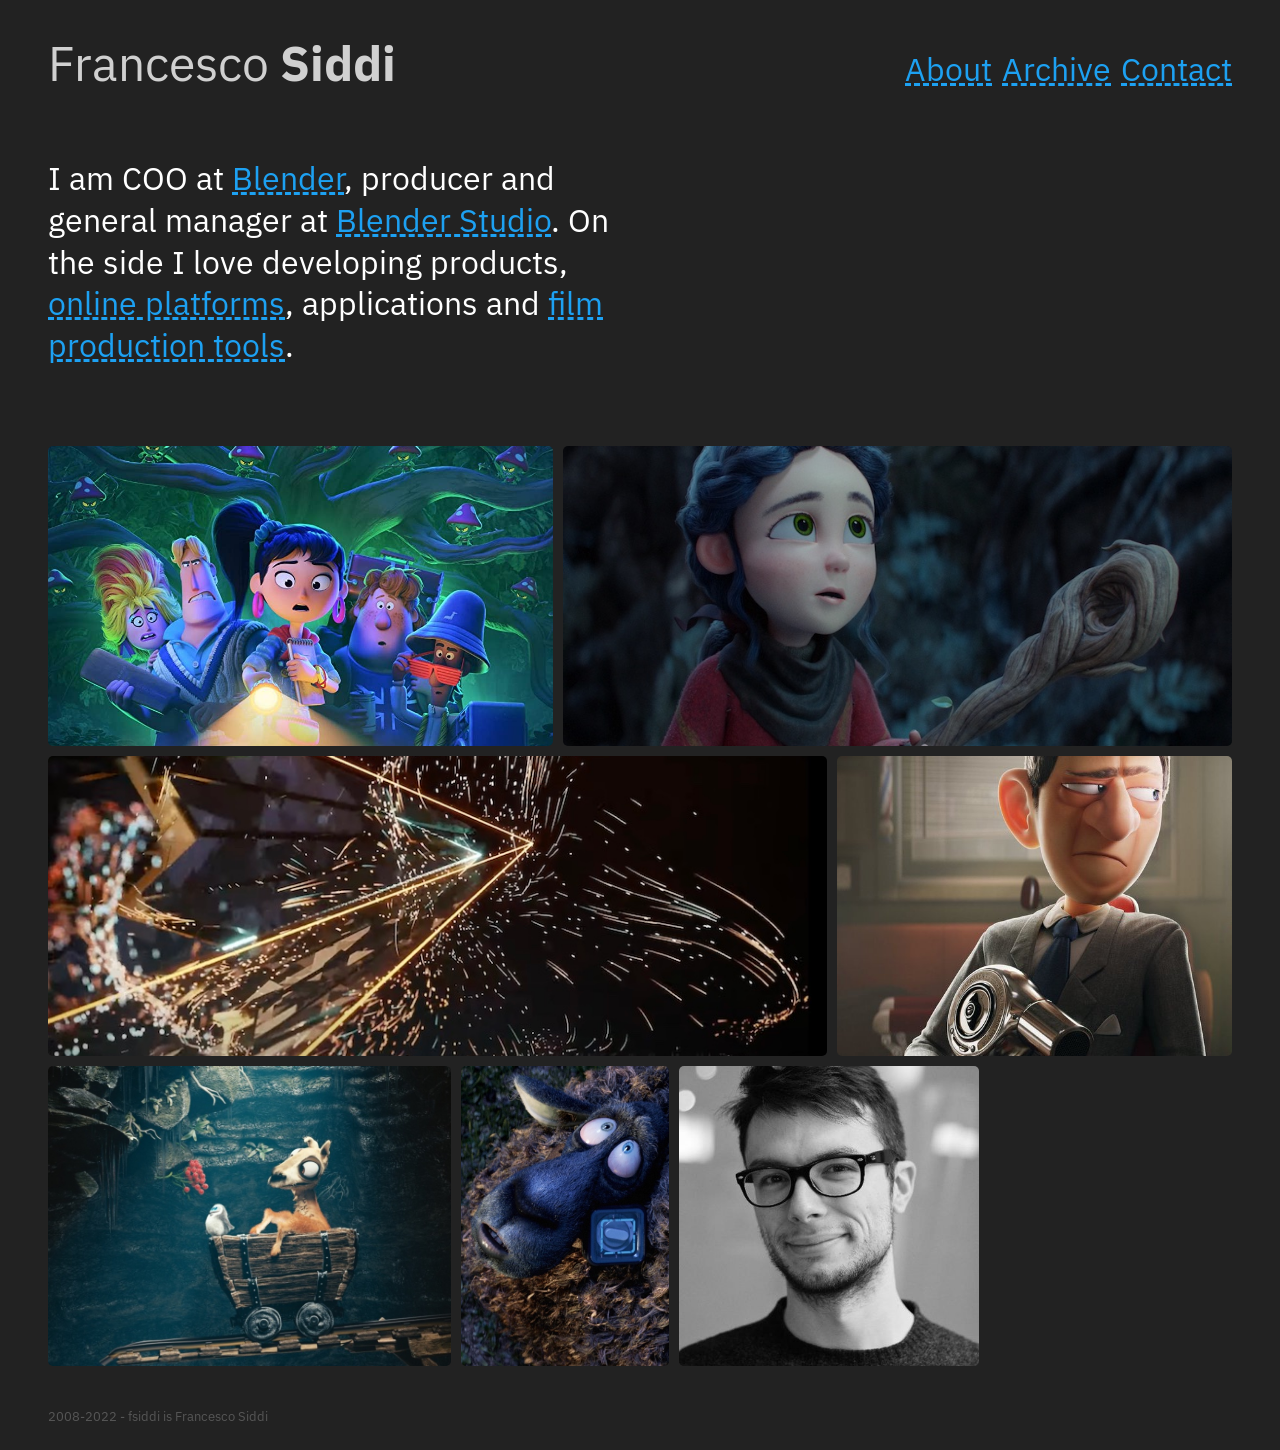
==== index.html @ f0444469 "Add Blender 2.8 reel" ====
<!doctype html>
<html lang="en">
<head>
  <meta charset="utf-8">
  <meta name="viewport" content="width=device-width, initial-scale=1">
  <meta name="author" content="Francesco Siddi">
  <meta name="google-site-verification" content="i1oSXy23MFIBDPxdk85P-EGPfMb_BrmoMFtzrcQTmeg" />
  <title>Francesco Siddi</title>

  <link rel="apple-touch-icon" sizes="180x180" href="/assets/favicon/apple-touch-icon.png">
  <link rel="icon" type="image/png" sizes="32x32" href="/assets/favicon/favicon-32x32.png">
  <link rel="icon" type="image/png" sizes="16x16" href="/assets/favicon/favicon-16x16.png">
  <link rel="manifest" href="/assets/favicon/site.webmanifest">

  <link rel="preconnect" href="https://fonts.googleapis.com">
  <link rel="preconnect" href="https://fonts.gstatic.com" crossorigin>
  <link href="https://fonts.googleapis.com/css2?family=IBM+Plex+Sans:wght@200;400;700&display=swap" rel="stylesheet">
  <link href="assets/normalize.css" rel="stylesheet">
  <link href="assets/main.css" rel="stylesheet">
</head>
<body class="flex-wrapper">

<!-- Begin page content -->
<main>
  <div class="container">
    <div class="header">
      <h1><a href="/">Francesco <strong>Siddi</strong></a></h1>
      <ul class="navigation">
        <li><a href="/about">About</a></li>
        <li><a href="/archive">Archive</a></li>
        <li><a href="/contact">Contact</a></li>
      </ul>
    </div>
    <p class="lead">I am COO at <a href="https://www.blender.org">Blender</a>,
      producer and general manager at <a href="https://studio.blender.org">Blender Studio</a>.
      On the side I love developing products, <a href="https://anima.to">online platforms</a>,
      applications and <a href="https://studio.blender.org/blog/introducing-watchtower/">film production tools</a>.</p>
    <ul class="image-gallery">

      <li>
        <a href="https://www.youtube.com/watch?v=_cMxraX_5RE" target="_blank">
          <img src="assets/images/2021-sprite_fright.jpg" alt="Sprite Fright" />
          <div class="overlay"><span>Sprite Fright (2021)</span></div>
        </a>
      </li>
      <li>
        <a href="https://www.youtube.com/watch?v=WhWc3b3KhnY" target="_blank">
          <img src="assets/images/2019-spring.jpg" alt="Spring" />
          <div class="overlay"><span>Spring (2019)</span></div>
        </a>
      </li>
      <li>
        <a href="https://www.youtube.com/watch?v=Kik4iZp5mjE" target="_blank">
          <img src="assets/images/2019-blender_28.jpg" alt="Blender 2.8" />
          <div class="overlay"><span>Blender 2.8 (2019)</span></div>
        </a>
      </li>
      <li>
        <a href="https://www.youtube.com/watch?v=mN0zPOpADL4" target="_blank">
          <img src="assets/images/2017-agent_327.jpg" alt="Agent 327" />
          <div class="overlay"><span>Agent 327 (2017)</span></div>
        </a>
      </li>
      <li>
        <a href="https://www.youtube.com/watch?v=SkVqJ1SGeL0" target="_blank">
          <img src="assets/images/2016-caminandes_3.jpg" alt="" />
          <div class="overlay"><span>Caminandes: Llamigos (2016)</span></div>
        </a>
      </li>

      <li>
        <a href="https://www.youtube.com/watch?v=Y-rmzh0PI3c" target="_blank">
          <img src="assets/images/2014-cosmos_laundromat.jpg" alt="Cosmos Laundromat" />
          <div class="overlay"><span>Cosmos Laundromat (2014)</span></div>
        </a>
      </li>

      <li>
        <img src="assets/images/2018-portrait.jpg" alt="Portrait" />
        <div class="overlay"><span>Myself in 2018</span></div>
      </li>
    </ul>
  </div>
</main>

<footer>
  <div class="container">
    <span class="text-muted">2008-2022 - fsiddi is Francesco Siddi</span>
  </div>
</footer>
</body>
</html>
---- assets/main.css ----
body {
  background-color: #222222;
  color: #FFFFFF;
  font-family: 'IBM Plex Sans', sans-serif;
  padding: 0 3em;
  line-height: normal;
}

@media only screen and (max-width: 600px) {
  body {
    padding: .5em 1em;
  }
}

.flex-wrapper {
  display: flex;
  min-height: 100vh;
  flex-direction: column;
  justify-content: space-between;
}

h1 {
  font-weight: normal;
  font-size: 3em;
}

h1 em {
  font-weight: 200;
}

h1 a {
  color: #d0d0d0;
  text-decoration: none;
}

h1 a:hover {
  color: #FFFFFF;
}

a {
  color: #1da1f2;
  text-decoration-style: dashed;
}

a:hover {
  color: #43adf6;
  text-decoration-style: dashed;
}

.header {
  display: flex;
  justify-content: space-between;
  align-items: baseline;
}

@media only screen and (max-width: 1200px) {
  .header {
    display: block;
  }
}

.navigation {
  list-style: none;
  padding-inline-start: 0;
  display: flex;
  justify-content: flex-start;
  gap: 10px;
}

.navigation li {
  display: inline;
  font-size: 2em;
}

.navigation li.active {
  font-weight: 600;
}

main p {
  max-width: 50%;
}

@media only screen and (max-width: 1200px) {
  main p {
    max-width: 100%;
  }
}

main p.lead {
  font-size: 2em;
  line-height: 1.3em;
}

main p {
  font-size: 1.5em;
}

.image-gallery {
  display: flex;
  flex-wrap: wrap;
  justify-content: center;
  gap: 10px;
  list-style: none;
  padding-inline-start: 0;
  margin-block-start: 5em;
}

.image-gallery > li {
  flex: 1 1 auto; /* or flex: auto; */
  flex-grow: 1;
  height: 300px;
  cursor: pointer;
  position: relative;
}

.image-gallery.archive > li {
  height: 200px;
}

.image-gallery li img {
  object-fit: cover;
  width: 100%;
  height: 100%;
  vertical-align: middle;
  border-radius: 5px;
}

.image-gallery::after {
  content: "";
  flex-grow: 999;
}

.overlay {
  position: absolute;
  width: 100%;
  height: 100%;
  top: 0;
  left: 0;
  border-radius: 5px;


}

.overlay span {
  color: #fff;
  position: absolute;
  bottom: .5em;
  left: 1em;
  background-color: rgba(54, 54, 54, 0.5);
  opacity: 0;
  transition: opacity 0.3s;
  padding: 0.3em;
  border-radius: 4px;
}


/* hover */
.image-gallery li:hover .overlay span {
  opacity: 1;
}

@media only screen and (max-width: 400px) {
  .image-gallery .overlay span {
    opacity: 1;
  }
}

footer {
  padding: 2em 0;
  color: #565656;
  font-size: 0.8em;
}
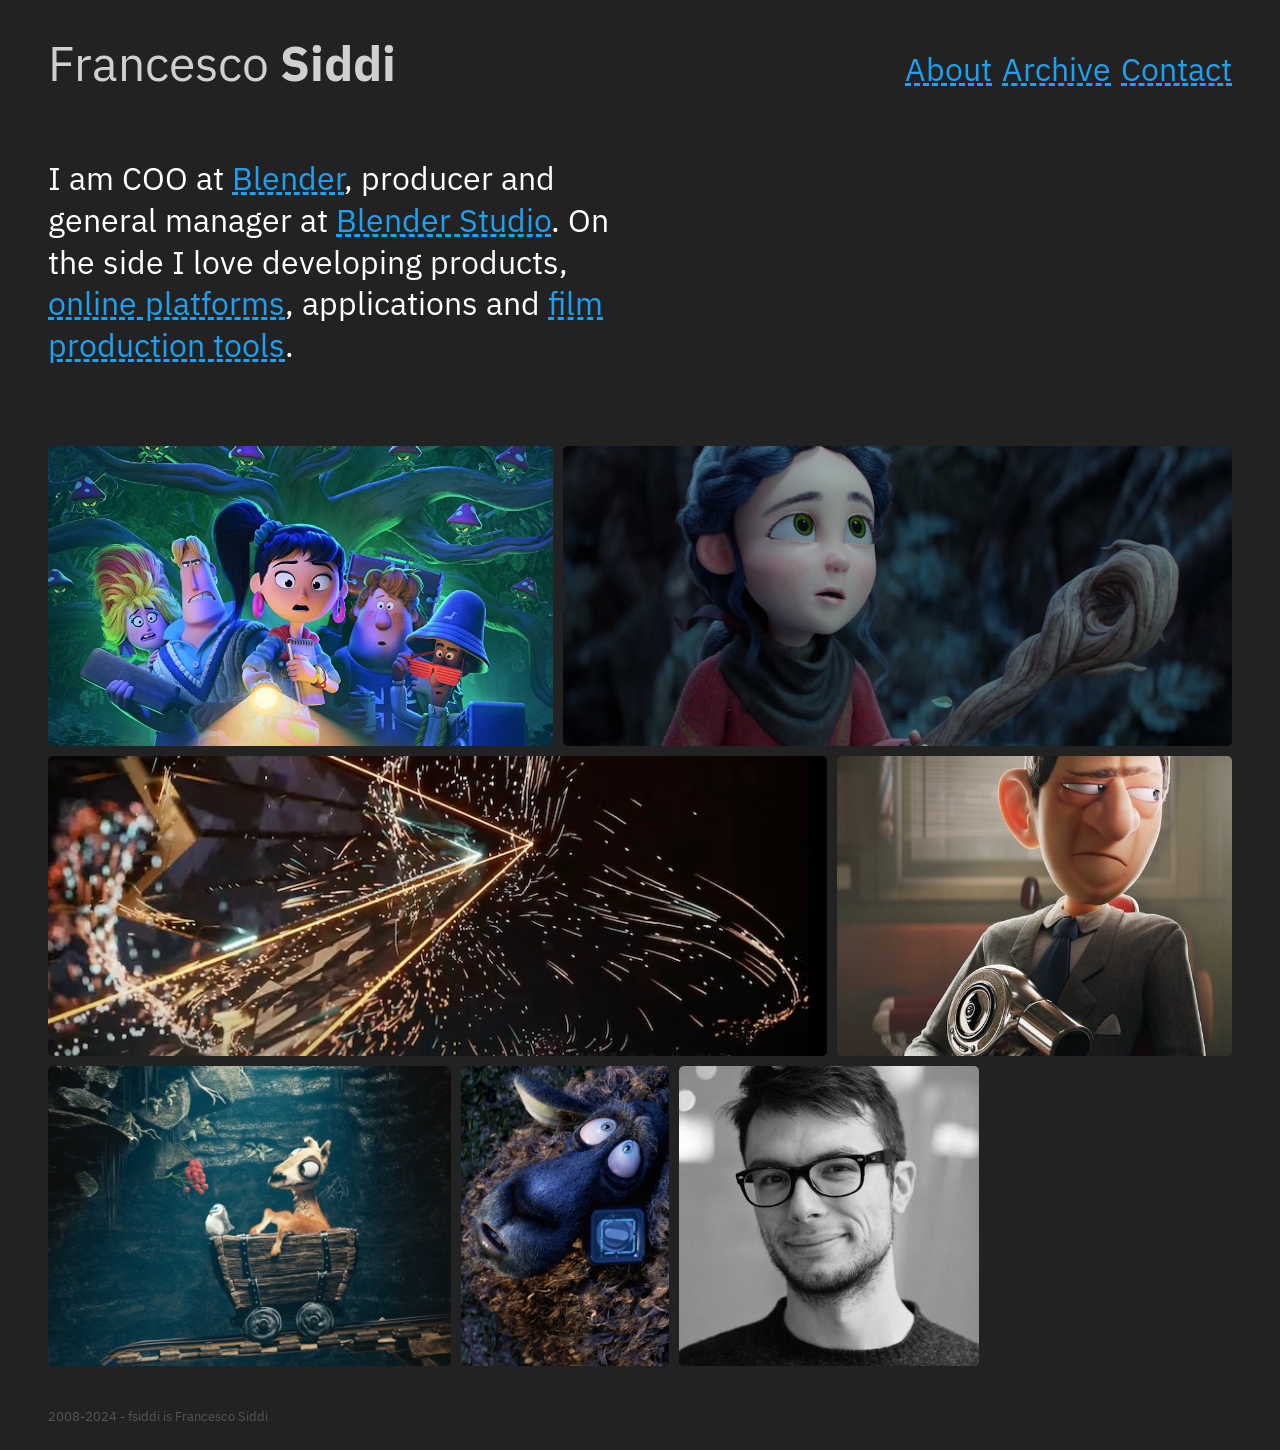
==== commit f8cc9970: "Update copyright" ====
--- a/index.html
+++ b/index.html
@@ -1,6 +1,14 @@
 <!doctype html>
 <html lang="en">
 <head>
+  <script async src="https://www.googletagmanager.com/gtag/js?id=G-687R917T6R"></script>
+  <script>
+    window.dataLayer = window.dataLayer || [];
+    function gtag(){dataLayer.push(arguments);}
+    gtag('js', new Date());
+
+    gtag('config', 'G-687R917T6R');
+  </script>
   <meta charset="utf-8">
   <meta name="viewport" content="width=device-width, initial-scale=1">
   <meta name="author" content="Francesco Siddi">
@@ -85,7 +93,7 @@
 
 <footer>
   <div class="container">
-    <span class="text-muted">2008-2022 - fsiddi is Francesco Siddi</span>
+    <span class="text-muted">2008-2024 - fsiddi is Francesco Siddi</span>
   </div>
 </footer>
 </body>
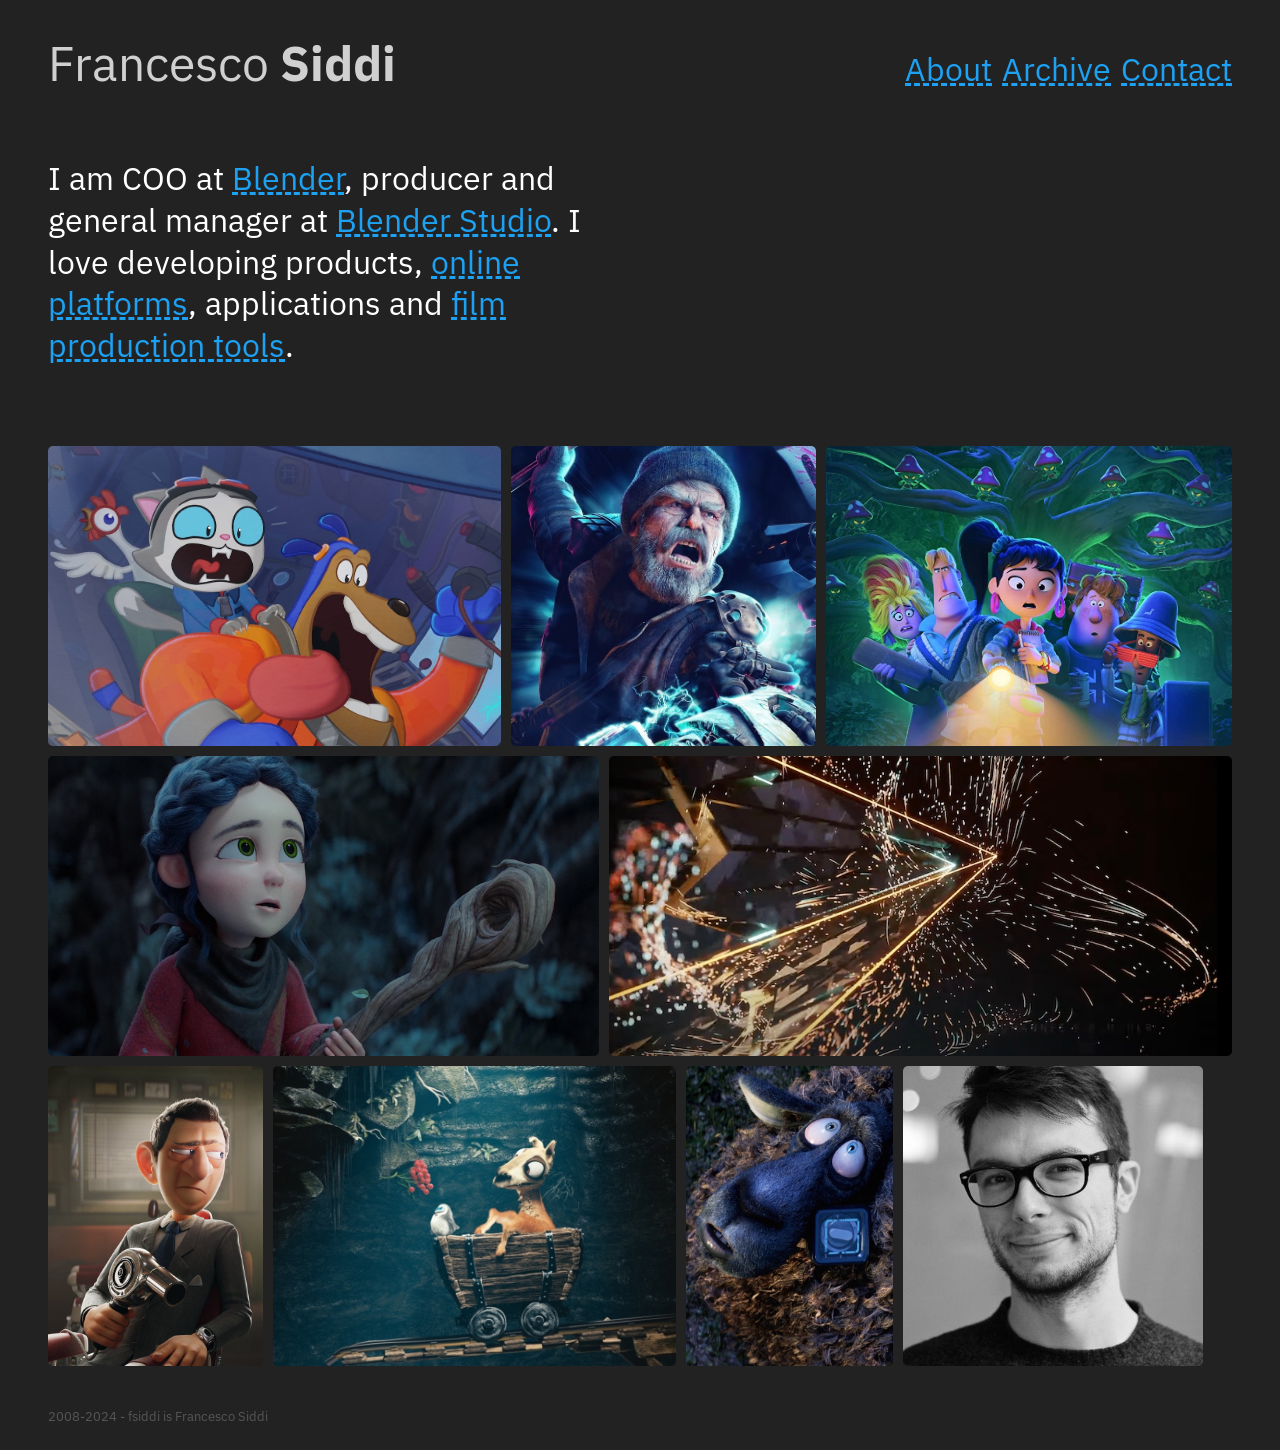
==== commit c1d56a94: "Add projects" ====
--- a/index.html
+++ b/index.html
@@ -41,10 +41,21 @@
     </div>
     <p class="lead">I am COO at <a href="https://www.blender.org">Blender</a>,
       producer and general manager at <a href="https://studio.blender.org">Blender Studio</a>.
-      On the side I love developing products, <a href="https://anima.to">online platforms</a>,
+      I love developing products, <a href="https://anima.to">online platforms</a>,
       applications and <a href="https://studio.blender.org/blog/introducing-watchtower/">film production tools</a>.</p>
     <ul class="image-gallery">
-
+      <li>
+        <a href="https://www.youtube.com/watch?v=u9lj-c29dxI" target="_blank">
+          <img src="assets/images/2023-wing_it.jpg" alt="Wing It!" />
+          <div class="overlay"><span>Wing It! (2023)</span></div>
+        </a>
+      </li>
+      <li>
+        <a href="https://www.youtube.com/watch?v=UXqq0ZvbOnk" target="_blank">
+          <img src="assets/images/2022-charge.jpg" alt="Charge" />
+          <div class="overlay"><span>Charge (2022)</span></div>
+        </a>
+      </li>
       <li>
         <a href="https://www.youtube.com/watch?v=_cMxraX_5RE" target="_blank">
           <img src="assets/images/2021-sprite_fright.jpg" alt="Sprite Fright" />
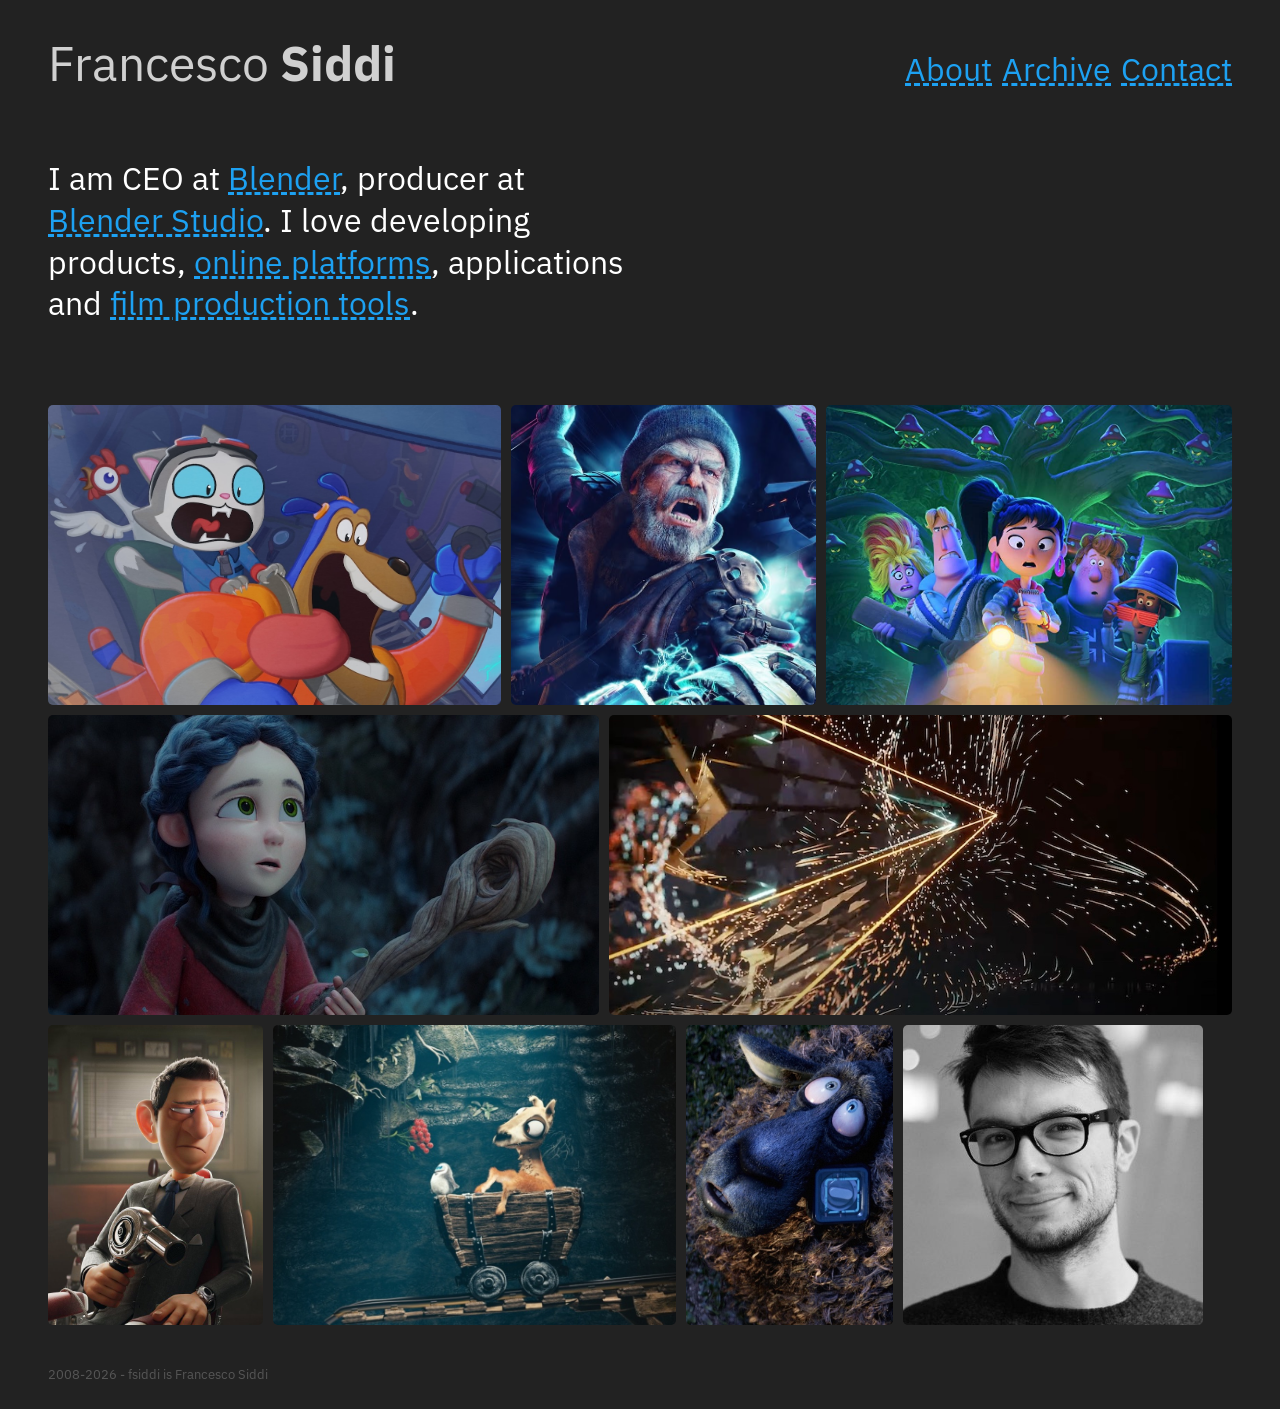
==== commit e9eb5c9b: "2026 updates" ====
--- a/index.html
+++ b/index.html
@@ -39,8 +39,8 @@
         <li><a href="/contact">Contact</a></li>
       </ul>
     </div>
-    <p class="lead">I am COO at <a href="https://www.blender.org">Blender</a>,
-      producer and general manager at <a href="https://studio.blender.org">Blender Studio</a>.
+    <p class="lead">I am CEO at <a href="https://www.blender.org">Blender</a>,
+      producer at <a href="https://studio.blender.org">Blender Studio</a>.
       I love developing products, <a href="https://anima.to">online platforms</a>,
       applications and <a href="https://studio.blender.org/blog/introducing-watchtower/">film production tools</a>.</p>
     <ul class="image-gallery">
@@ -95,8 +95,10 @@
       </li>
 
       <li>
-        <img src="assets/images/2018-portrait.jpg" alt="Portrait" />
-        <div class="overlay"><span>Myself in 2018</span></div>
+        <a href="https://fsiddi.com/about">
+          <img src="assets/images/2018-portrait.jpg" alt="Portrait" />
+          <div class="overlay"><span>Myself in 2018</span></div>
+        </a>
       </li>
     </ul>
   </div>
@@ -104,7 +106,7 @@
 
 <footer>
   <div class="container">
-    <span class="text-muted">2008-2024 - fsiddi is Francesco Siddi</span>
+    <span class="text-muted">2008-2026 - fsiddi is Francesco Siddi</span>
   </div>
 </footer>
 </body>
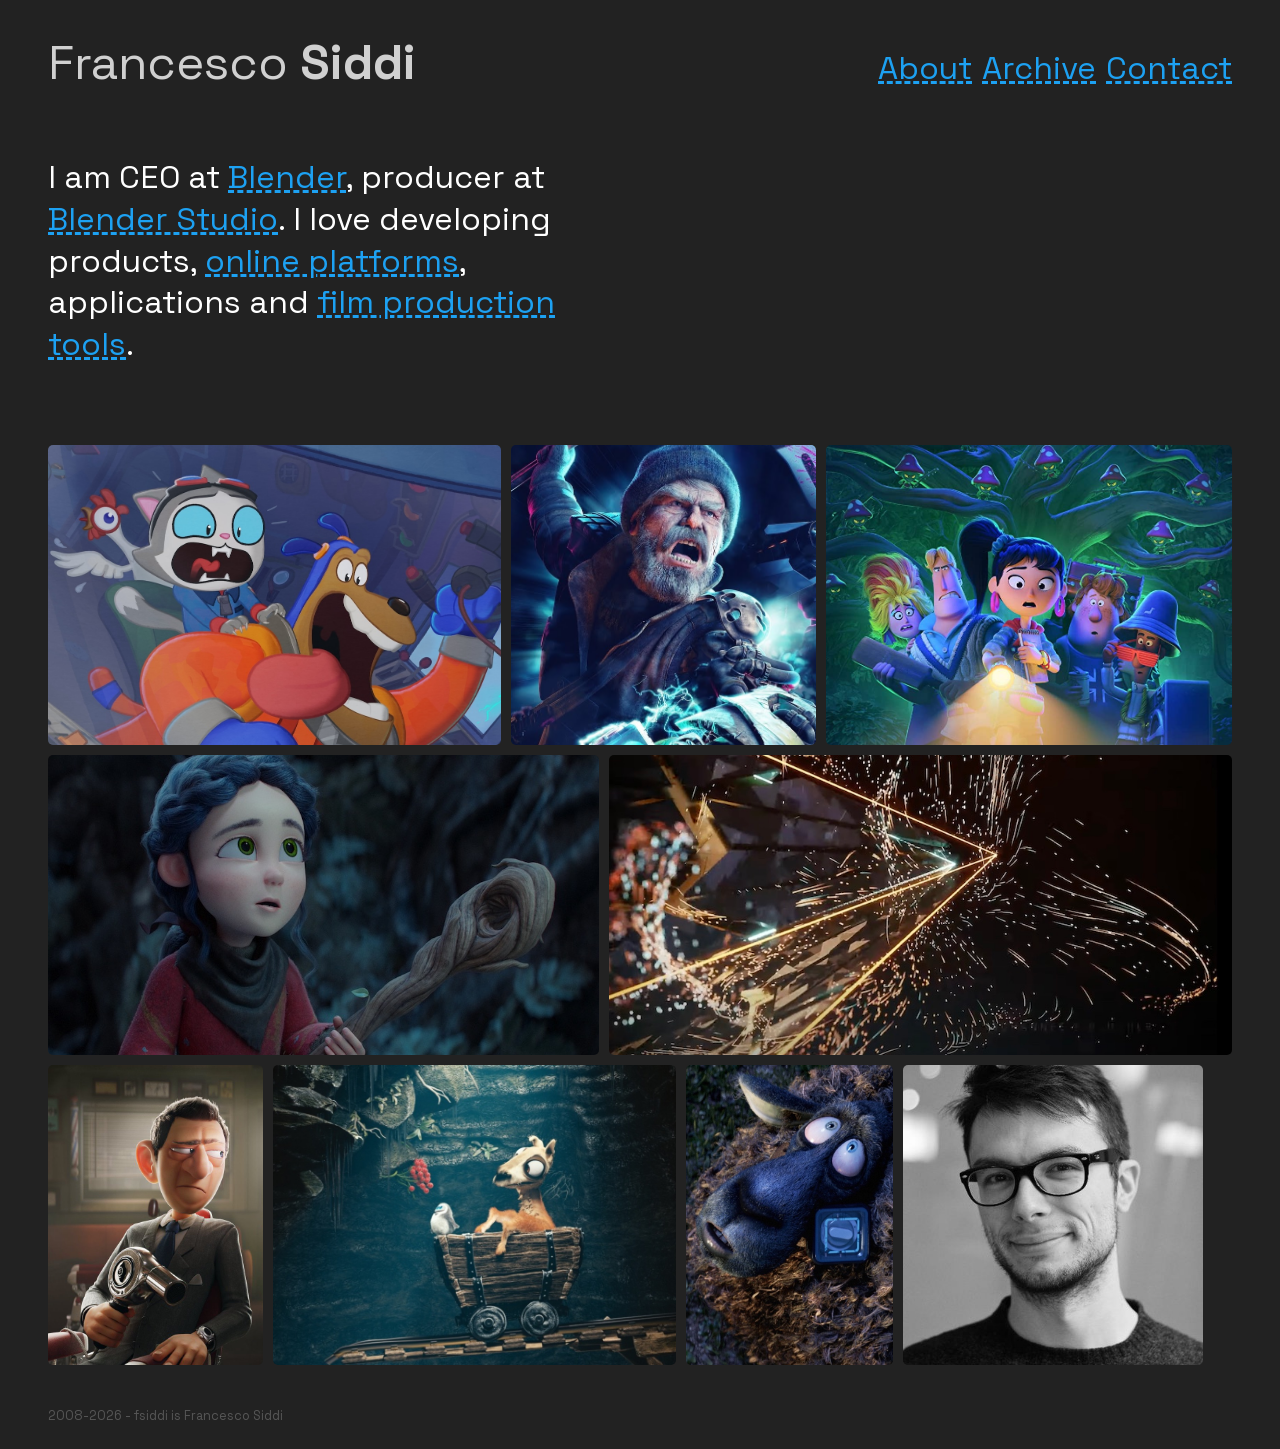
==== commit cdce689d: "Change font to Space Grotesk" ====
--- a/index.html
+++ b/index.html
@@ -1,14 +1,6 @@
 <!doctype html>
 <html lang="en">
 <head>
-  <script async src="https://www.googletagmanager.com/gtag/js?id=G-687R917T6R"></script>
-  <script>
-    window.dataLayer = window.dataLayer || [];
-    function gtag(){dataLayer.push(arguments);}
-    gtag('js', new Date());
-
-    gtag('config', 'G-687R917T6R');
-  </script>
   <meta charset="utf-8">
   <meta name="viewport" content="width=device-width, initial-scale=1">
   <meta name="author" content="Francesco Siddi">
@@ -20,9 +12,6 @@
   <link rel="icon" type="image/png" sizes="16x16" href="/assets/favicon/favicon-16x16.png">
   <link rel="manifest" href="/assets/favicon/site.webmanifest">
 
-  <link rel="preconnect" href="https://fonts.googleapis.com">
-  <link rel="preconnect" href="https://fonts.gstatic.com" crossorigin>
-  <link href="https://fonts.googleapis.com/css2?family=IBM+Plex+Sans:wght@200;400;700&display=swap" rel="stylesheet">
   <link href="assets/normalize.css" rel="stylesheet">
   <link href="assets/main.css" rel="stylesheet">
 </head>
--- a/assets/main.css
+++ b/assets/main.css
@@ -1,7 +1,27 @@
+/* latin-ext */
+@font-face {
+  font-family: 'Space Grotesk';
+  font-style: normal;
+  font-weight: 300 700;
+  font-display: swap;
+  src: url(fonts/space-grotesk-latin-ext.woff2) format('woff2');
+  unicode-range: U+0100-02BA, U+02BD-02C5, U+02C7-02CC, U+02CE-02D7, U+02DD-02FF, U+0304, U+0308, U+0329, U+1D00-1DBF, U+1E00-1E9F, U+1EF2-1EFF, U+2020, U+20A0-20AB, U+20AD-20C4, U+2113, U+2C60-2C7F, U+A720-A7FF;
+}
+
+/* latin */
+@font-face {
+  font-family: 'Space Grotesk';
+  font-style: normal;
+  font-weight: 300 700;
+  font-display: swap;
+  src: url(fonts/space-grotesk-latin.woff2) format('woff2');
+  unicode-range: U+0000-00FF, U+0131, U+0152-0153, U+02BB-02BC, U+02C6, U+02DA, U+02DC, U+0304, U+0308, U+0329, U+2000-206F, U+20AC, U+2122, U+2191, U+2193, U+2212, U+2215, U+FEFF, U+FFFD;
+}
+
 body {
   background-color: #222222;
   color: #FFFFFF;
-  font-family: 'IBM Plex Sans', sans-serif;
+  font-family: 'Space Grotesk', sans-serif;
   padding: 0 3em;
   line-height: normal;
 }
@@ -25,7 +45,7 @@
 }
 
 h1 em {
-  font-weight: 200;
+  font-weight: 300;
 }
 
 h1 a {
